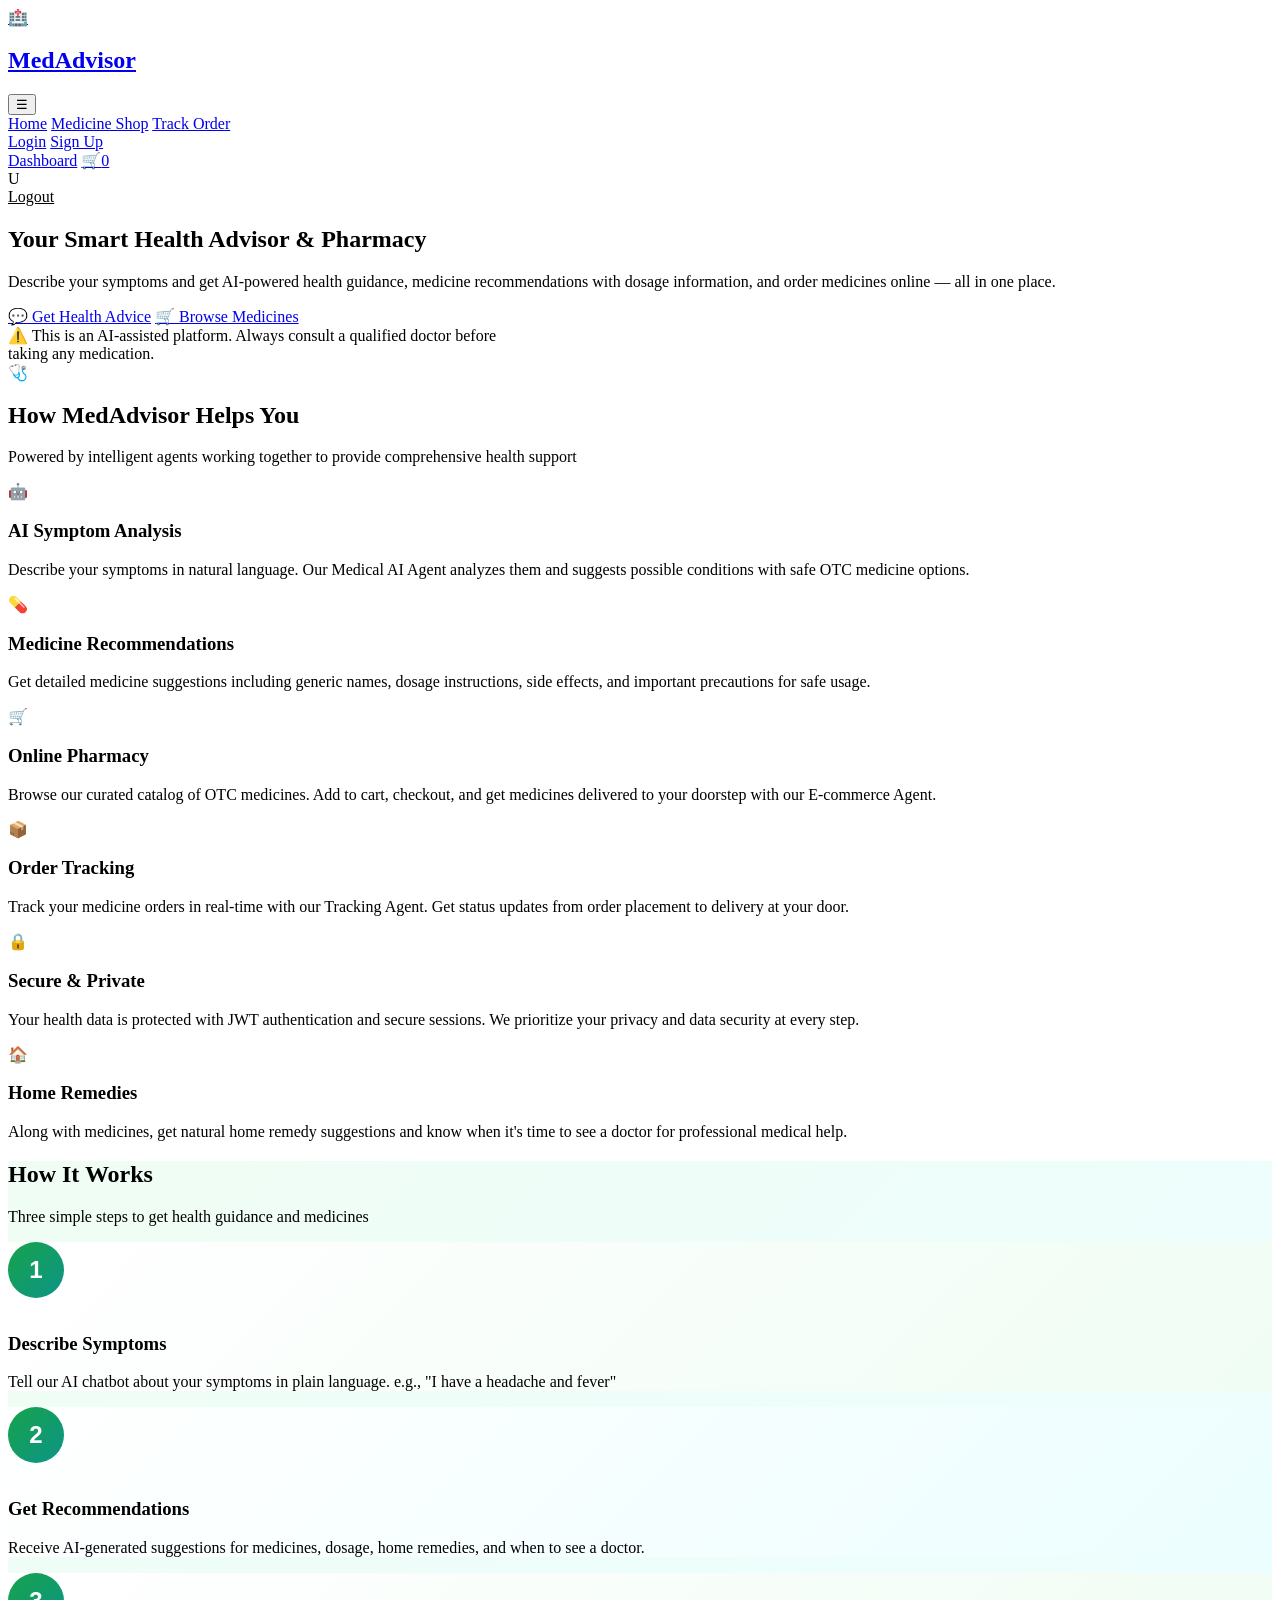
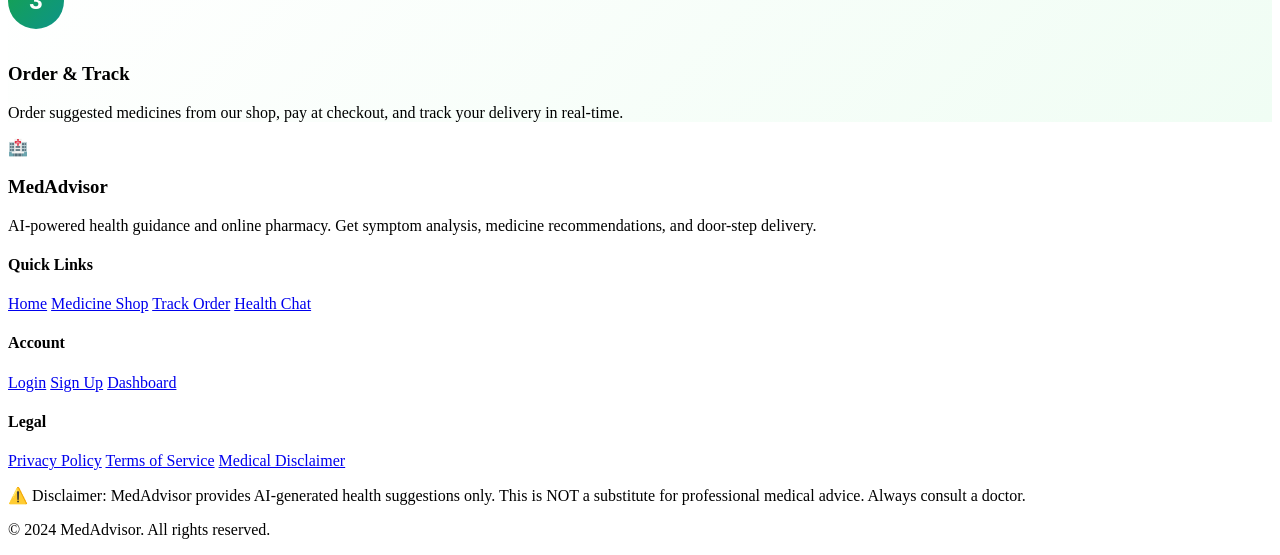
==== index.html @ c7ecc153 "Add files via upload" ====
<!DOCTYPE html>
<html lang="en">
<head>
  <meta charset="UTF-8">
  <meta name="viewport" content="width=device-width, initial-scale=1.0">
  <meta name="description" content="Smart Medical Advisor - AI-powered health guidance, medicine recommendations, and online pharmacy. Get instant symptom analysis.">
  <title>MedAdvisor - Smart Medical Advisor & Pharmacy</title>
  <link rel="stylesheet" href="css/styles.css">
</head>
<body>
  <!-- Navbar -->
  <nav class="navbar" id="navbar">
    <div class="navbar-inner">
      <a href="index.html" class="navbar-brand">
        <span class="logo">🏥</span>
        <h1>MedAdvisor</h1>
      </a>
      <button class="hamburger" id="hamburgerBtn" onclick="toggleMenu()">☰</button>
      <div class="navbar-links" id="navLinks">
        <a href="index.html" class="active">Home</a>
        <a href="shop.html">Medicine Shop</a>
        <a href="tracking.html">Track Order</a>
        <div id="navAuth">
          <a href="login.html" class="btn btn-outline btn-sm">Login</a>
          <a href="register.html" class="btn btn-primary btn-sm">Sign Up</a>
        </div>
        <div id="navUser" class="nav-user hidden">
          <a href="dashboard.html">Dashboard</a>
          <a href="cart.html" class="nav-cart">🛒<span class="cart-badge" id="cartBadge">0</span></a>
          <div class="nav-avatar" id="navAvatar">U</div>
          <a href="#" onclick="logout()" style="color:var(--danger)">Logout</a>
        </div>
      </div>
    </div>
  </nav>

  <!-- Hero Section -->
  <section class="hero">
    <div class="hero-content">
      <div class="hero-text">
        <h1>Your Smart <span>Health Advisor</span> & Pharmacy</h1>
        <p>Describe your symptoms and get AI-powered health guidance, medicine recommendations with dosage information, and order medicines online — all in one place.</p>
        <div class="hero-buttons">
          <a href="dashboard.html" class="btn btn-primary btn-lg">💬 Get Health Advice</a>
          <a href="shop.html" class="btn btn-outline btn-lg">🛒 Browse Medicines</a>
        </div>
        <div class="disclaimer-box mt-3" style="max-width:500px">
          <span>⚠️</span>
          <span>This is an AI-assisted platform. Always consult a qualified doctor before taking any medication.</span>
        </div>
      </div>
      <div class="hero-visual">
        <div class="hero-illustration">🩺</div>
      </div>
    </div>
  </section>

  <!-- Features -->
  <section class="features">
    <div class="container">
      <div class="section-title">
        <h2>How MedAdvisor Helps You</h2>
        <p>Powered by intelligent agents working together to provide comprehensive health support</p>
      </div>
      <div class="features-grid">
        <div class="feature-card">
          <span class="feature-icon">🤖</span>
          <h3>AI Symptom Analysis</h3>
          <p>Describe your symptoms in natural language. Our Medical AI Agent analyzes them and suggests possible conditions with safe OTC medicine options.</p>
        </div>
        <div class="feature-card">
          <span class="feature-icon">💊</span>
          <h3>Medicine Recommendations</h3>
          <p>Get detailed medicine suggestions including generic names, dosage instructions, side effects, and important precautions for safe usage.</p>
        </div>
        <div class="feature-card">
          <span class="feature-icon">🛒</span>
          <h3>Online Pharmacy</h3>
          <p>Browse our curated catalog of OTC medicines. Add to cart, checkout, and get medicines delivered to your doorstep with our E-commerce Agent.</p>
        </div>
        <div class="feature-card">
          <span class="feature-icon">📦</span>
          <h3>Order Tracking</h3>
          <p>Track your medicine orders in real-time with our Tracking Agent. Get status updates from order placement to delivery at your door.</p>
        </div>
        <div class="feature-card">
          <span class="feature-icon">🔒</span>
          <h3>Secure & Private</h3>
          <p>Your health data is protected with JWT authentication and secure sessions. We prioritize your privacy and data security at every step.</p>
        </div>
        <div class="feature-card">
          <span class="feature-icon">🏠</span>
          <h3>Home Remedies</h3>
          <p>Along with medicines, get natural home remedy suggestions and know when it's time to see a doctor for professional medical help.</p>
        </div>
      </div>
    </div>
  </section>

  <!-- How It Works -->
  <section class="features" style="background:linear-gradient(135deg,#F0FDF4,#ECFEFF)">
    <div class="container">
      <div class="section-title">
        <h2>How It Works</h2>
        <p>Three simple steps to get health guidance and medicines</p>
      </div>
      <div class="features-grid" style="grid-template-columns:repeat(3,1fr)">
        <div class="feature-card" style="background:linear-gradient(135deg,#fff,#F0FDF4)">
          <span class="feature-icon" style="display:inline-flex;align-items:center;justify-content:center;width:56px;height:56px;border-radius:50%;background:linear-gradient(135deg,#16A34A,#0D9488);color:#fff;font-family:'Outfit',sans-serif;font-size:1.5rem;font-weight:800;margin:0 auto 16px">1</span>
          <h3>Describe Symptoms</h3>
          <p>Tell our AI chatbot about your symptoms in plain language. e.g., "I have a headache and fever"</p>
        </div>
        <div class="feature-card" style="background:linear-gradient(135deg,#fff,#ECFEFF)">
          <span class="feature-icon" style="display:inline-flex;align-items:center;justify-content:center;width:56px;height:56px;border-radius:50%;background:linear-gradient(135deg,#16A34A,#0D9488);color:#fff;font-family:'Outfit',sans-serif;font-size:1.5rem;font-weight:800;margin:0 auto 16px">2</span>
          <h3>Get Recommendations</h3>
          <p>Receive AI-generated suggestions for medicines, dosage, home remedies, and when to see a doctor.</p>
        </div>
        <div class="feature-card" style="background:linear-gradient(135deg,#fff,#F0FDF4)">
          <span class="feature-icon" style="display:inline-flex;align-items:center;justify-content:center;width:56px;height:56px;border-radius:50%;background:linear-gradient(135deg,#16A34A,#0D9488);color:#fff;font-family:'Outfit',sans-serif;font-size:1.5rem;font-weight:800;margin:0 auto 16px">3</span>
          <h3>Order & Track</h3>
          <p>Order suggested medicines from our shop, pay at checkout, and track your delivery in real-time.</p>
        </div>
      </div>
    </div>
  </section>

  <!-- Footer -->
  <footer class="footer">
    <div class="container">
      <div class="footer-grid">
        <div class="footer-brand">
          <span class="logo">🏥</span>
          <h3>MedAdvisor</h3>
          <p>AI-powered health guidance and online pharmacy. Get symptom analysis, medicine recommendations, and door-step delivery.</p>
        </div>
        <div class="footer-col">
          <h4>Quick Links</h4>
          <a href="index.html">Home</a>
          <a href="shop.html">Medicine Shop</a>
          <a href="tracking.html">Track Order</a>
          <a href="dashboard.html">Health Chat</a>
        </div>
        <div class="footer-col">
          <h4>Account</h4>
          <a href="login.html">Login</a>
          <a href="register.html">Sign Up</a>
          <a href="dashboard.html">Dashboard</a>
        </div>
        <div class="footer-col">
          <h4>Legal</h4>
          <a href="#">Privacy Policy</a>
          <a href="#">Terms of Service</a>
          <a href="#">Medical Disclaimer</a>
        </div>
      </div>
      <div class="footer-bottom">
        <p>⚠️ Disclaimer: MedAdvisor provides AI-generated health suggestions only. This is NOT a substitute for professional medical advice. Always consult a doctor.</p>
        <p style="margin-top:8px">© 2024 MedAdvisor. All rights reserved.</p>
      </div>
    </div>
  </footer>

  <div class="toast-container" id="toastContainer"></div>
  <script src="js/app.js"></script>
</body>
</html>
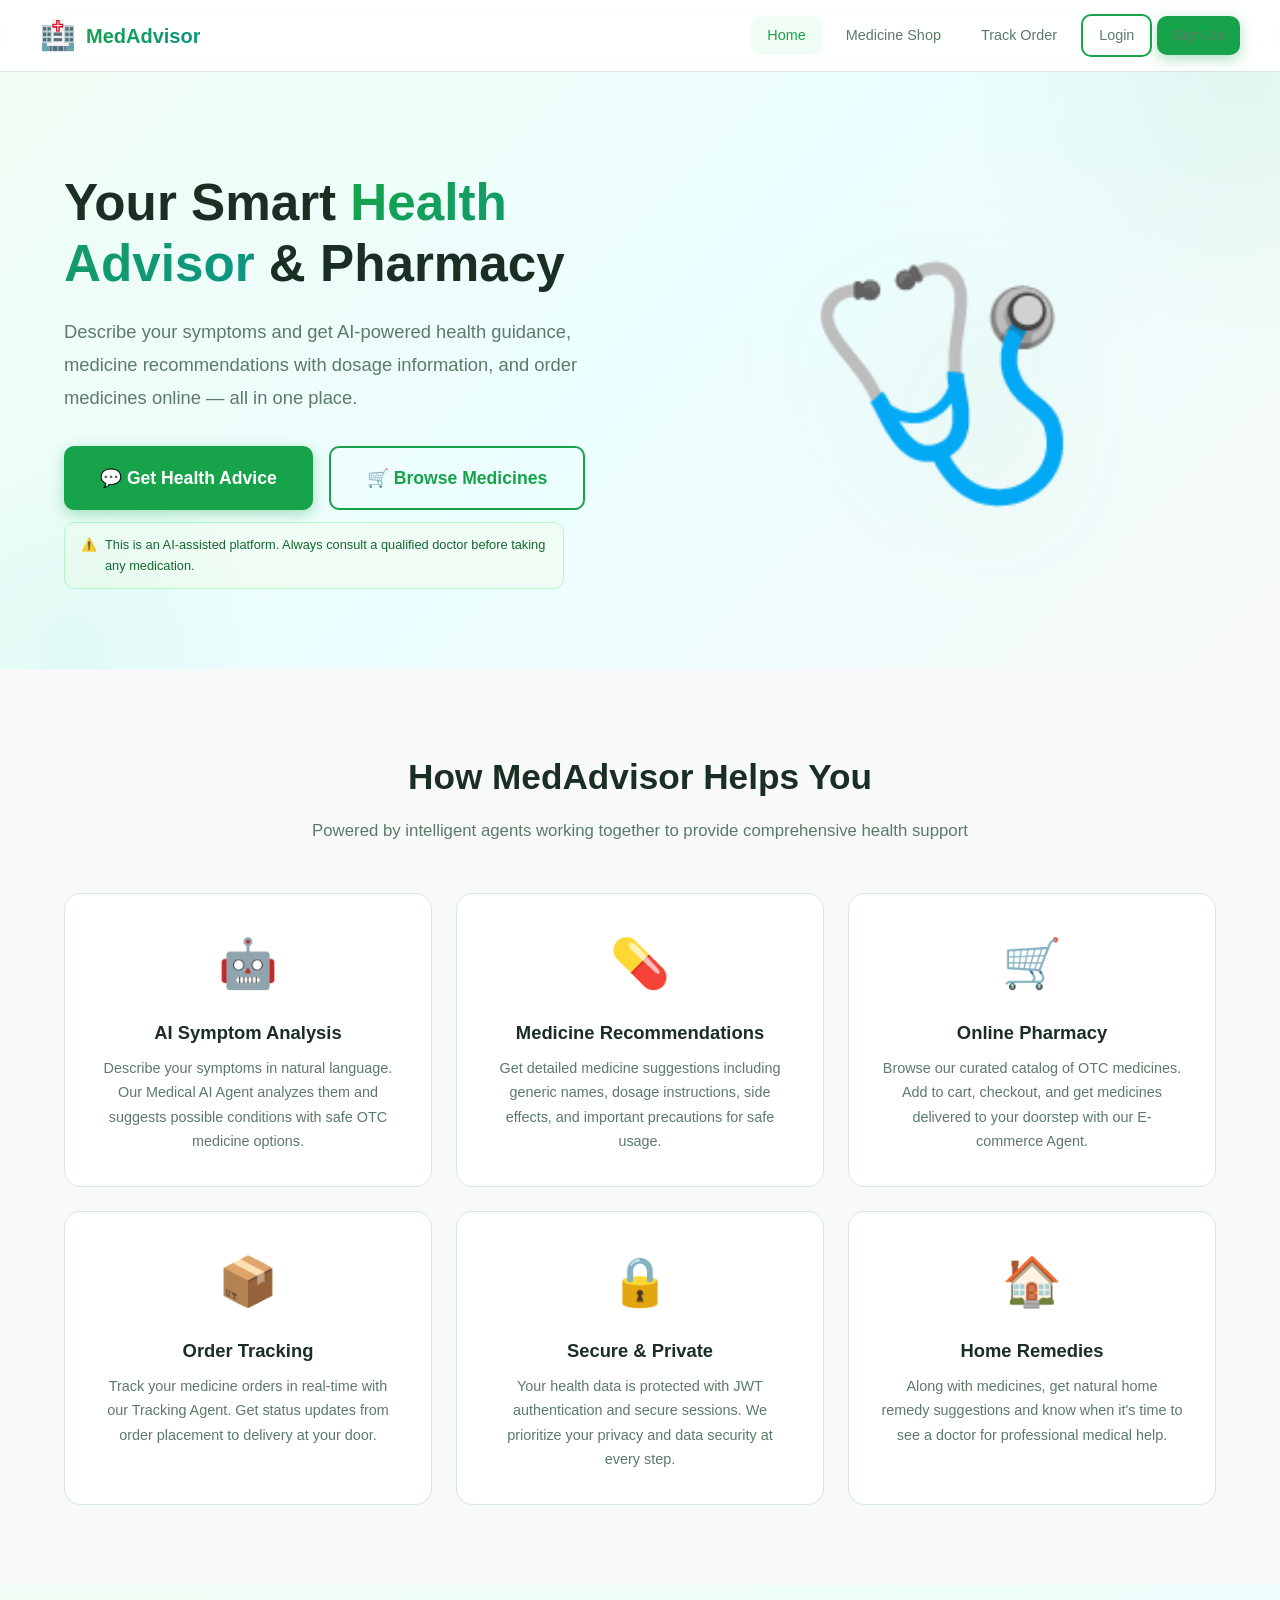
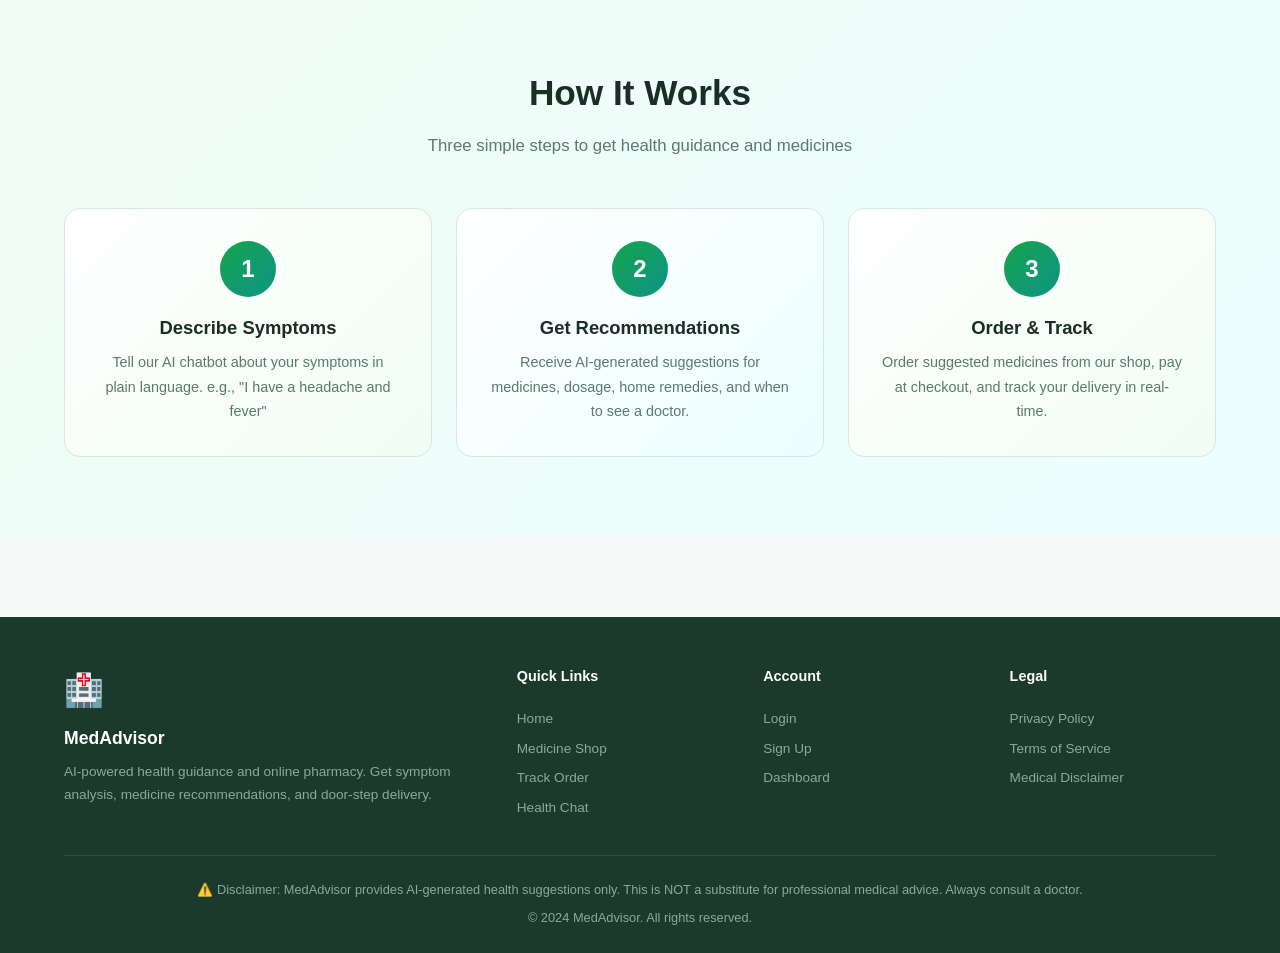
==== commit 05f20888: "Update index.html" ====
--- a/index.html
+++ b/index.html
@@ -5,7 +5,7 @@
   <meta name="viewport" content="width=device-width, initial-scale=1.0">
   <meta name="description" content="Smart Medical Advisor - AI-powered health guidance, medicine recommendations, and online pharmacy. Get instant symptom analysis.">
   <title>MedAdvisor - Smart Medical Advisor & Pharmacy</title>
-  <link rel="stylesheet" href="css/styles.css">
+  <link rel="stylesheet" href="styles.css">
 </head>
 <body>
   <!-- Navbar -->
--- a/styles.css
+++ b/styles.css
@@ -0,0 +1,583 @@
+/* ===== MedAdvisor - Professional Doctor Website Design System ===== */
+@import url('https://fonts.googleapis.com/css2?family=Inter:wght@300;400;500;600;700;800&family=Outfit:wght@400;500;600;700;800&display=swap');
+
+:root {
+  --primary: #16A34A;
+  --primary-light: #F0FDF4;
+  --primary-dark: #15803D;
+  --secondary: #22D3EE;
+  --secondary-light: #ECFEFF;
+  --accent: #F97316;
+  --bg: #F8FAF9;
+  --bg-dark: #1B3A2D;
+  --card: #FFFFFF;
+  --card-dark: #234536;
+  --text: #1A2E23;
+  --text-light: #5B7A68;
+  --text-lighter: #8CA89A;
+  --border: #D6E8DD;
+  --success: #10B981;
+  --warning: #F59E0B;
+  --danger: #EF4444;
+  --shadow: 0 4px 24px rgba(22,163,74,0.06);
+  --shadow-lg: 0 12px 40px rgba(22,163,74,0.10);
+  --radius: 16px;
+  --radius-sm: 10px;
+  --radius-full: 9999px;
+  --transition: all 0.3s cubic-bezier(0.4, 0, 0.2, 1);
+}
+
+*, *::before, *::after { box-sizing: border-box; margin: 0; padding: 0; }
+
+body {
+  font-family: 'Inter', -apple-system, sans-serif;
+  background: var(--bg);
+  color: var(--text);
+  min-height: 100vh;
+  line-height: 1.6;
+  -webkit-font-smoothing: antialiased;
+}
+
+/* ===== Utility ===== */
+.container { max-width: 1200px; margin: 0 auto; padding: 0 24px; }
+.hidden { display: none !important; }
+.flex { display: flex; }
+.flex-col { flex-direction: column; }
+.items-center { align-items: center; }
+.justify-between { justify-content: space-between; }
+.gap-1 { gap: 8px; }
+.gap-2 { gap: 16px; }
+.gap-3 { gap: 24px; }
+.text-center { text-align: center; }
+.w-full { width: 100%; }
+.mt-1 { margin-top: 8px; }
+.mt-2 { margin-top: 16px; }
+.mt-3 { margin-top: 24px; }
+.mb-2 { margin-bottom: 16px; }
+.mb-3 { margin-bottom: 24px; }
+
+/* ===== Buttons ===== */
+.btn {
+  display: inline-flex; align-items: center; justify-content: center; gap: 8px;
+  padding: 12px 28px; border: none; border-radius: var(--radius-sm);
+  font-family: inherit; font-size: 0.95rem; font-weight: 600;
+  cursor: pointer; transition: var(--transition); text-decoration: none;
+}
+.btn:hover { transform: translateY(-2px); }
+.btn:active { transform: translateY(0); }
+.btn-primary { background: var(--primary); color: #fff; box-shadow: 0 4px 14px rgba(22,163,74,0.35); }
+.btn-primary:hover { background: var(--primary-dark); box-shadow: 0 6px 20px rgba(22,163,74,0.45); }
+.btn-secondary { background: var(--secondary); color: #fff; box-shadow: 0 4px 14px rgba(34,211,238,0.35); }
+.btn-outline { background: transparent; color: var(--primary); border: 2px solid var(--primary); }
+.btn-outline:hover { background: var(--primary); color: #fff; }
+.btn-danger { background: var(--danger); color: #fff; }
+.btn-sm { padding: 8px 16px; font-size: 0.85rem; }
+.btn-lg { padding: 16px 36px; font-size: 1.1rem; }
+.btn-icon { width: 40px; height: 40px; padding: 0; border-radius: 50%; }
+
+/* ===== Inputs ===== */
+.form-group { margin-bottom: 20px; }
+.form-group label { display: block; font-weight: 600; margin-bottom: 6px; font-size: 0.9rem; color: var(--text); }
+.form-input {
+  width: 100%; padding: 12px 16px; border: 2px solid var(--border);
+  border-radius: var(--radius-sm); font-family: inherit; font-size: 0.95rem;
+  transition: var(--transition); background: #fff; color: var(--text);
+}
+.form-input:focus { outline: none; border-color: var(--primary); box-shadow: 0 0 0 4px rgba(22,163,74,0.1); }
+.form-input::placeholder { color: var(--text-lighter); }
+
+/* ===== Cards ===== */
+.card {
+  background: var(--card); border-radius: var(--radius); padding: 24px;
+  box-shadow: var(--shadow); transition: var(--transition); border: 1px solid var(--border);
+}
+.card:hover { box-shadow: var(--shadow-lg); }
+.card-header { display: flex; align-items: center; gap: 12px; margin-bottom: 16px; }
+.card-header h3 { font-size: 1.1rem; font-weight: 700; }
+
+/* ===== Navbar ===== */
+.navbar {
+  background: rgba(255,255,255,0.85); backdrop-filter: blur(20px); -webkit-backdrop-filter: blur(20px);
+  border-bottom: 1px solid var(--border); position: sticky; top: 0; z-index: 100;
+  padding: 0 24px; height: 72px; display: flex; align-items: center;
+}
+.navbar-inner { max-width: 1200px; margin: 0 auto; width: 100%; display: flex; align-items: center; justify-content: space-between; }
+.navbar-brand { display: flex; align-items: center; gap: 10px; text-decoration: none; }
+.navbar-brand .logo { font-size: 1.8rem; }
+.navbar-brand h1 { font-family: 'Outfit', 'Inter', sans-serif; font-size: 1.25rem; font-weight: 800; background: linear-gradient(135deg, var(--primary), #0D9488); -webkit-background-clip: text; -webkit-text-fill-color: transparent; background-clip: text; }
+.navbar-links { display: flex; align-items: center; gap: 8px; }
+.navbar-links a {
+  padding: 8px 16px; border-radius: var(--radius-sm); text-decoration: none;
+  font-weight: 500; color: var(--text-light); transition: var(--transition); font-size: 0.9rem;
+}
+.navbar-links a:hover, .navbar-links a.active { color: var(--primary); background: var(--primary-light); }
+.nav-cart { position: relative; }
+.cart-badge {
+  position: absolute; top: -4px; right: -4px; background: var(--accent);
+  color: #fff; font-size: 0.7rem; font-weight: 700; width: 20px; height: 20px;
+  border-radius: 50%; display: flex; align-items: center; justify-content: center;
+}
+.nav-user { display: flex; align-items: center; gap: 8px; }
+.nav-avatar {
+  width: 36px; height: 36px; border-radius: 50%; background: linear-gradient(135deg, var(--primary), #0D9488);
+  display: flex; align-items: center; justify-content: center; color: #fff; font-weight: 700; font-size: 0.85rem;
+}
+.hamburger { display: none; background: none; border: none; font-size: 1.5rem; cursor: pointer; padding: 8px; }
+
+/* ===== Hero Section ===== */
+.hero {
+  padding: 100px 0 80px; background: linear-gradient(135deg, #F0FDF4 0%, #ECFEFF 50%, #F8FAF9 100%);
+  position: relative; overflow: hidden;
+}
+.hero::before {
+  content: ''; position: absolute; top: -50%; right: -20%; width: 600px; height: 600px;
+  background: radial-gradient(circle, rgba(22,163,74,0.07) 0%, transparent 70%); border-radius: 50%;
+}
+.hero::after {
+  content: ''; position: absolute; bottom: -30%; left: -10%; width: 400px; height: 400px;
+  background: radial-gradient(circle, rgba(16,185,129,0.06) 0%, transparent 70%); border-radius: 50%;
+}
+.hero-content { max-width: 1200px; margin: 0 auto; padding: 0 24px; display: grid; grid-template-columns: 1fr 1fr; gap: 60px; align-items: center; }
+.hero-text h1 { font-family: 'Outfit', 'Inter', sans-serif; font-size: 3.2rem; font-weight: 800; line-height: 1.2; margin-bottom: 20px; }
+.hero-text h1 span { background: linear-gradient(135deg, var(--primary), #0D9488); -webkit-background-clip: text; -webkit-text-fill-color: transparent; background-clip: text; }
+.hero-text p { font-size: 1.15rem; color: var(--text-light); margin-bottom: 32px; line-height: 1.8; }
+.hero-buttons { display: flex; gap: 16px; flex-wrap: wrap; }
+.hero-visual { display: flex; justify-content: center; align-items: center; }
+.hero-illustration {
+  font-size: 14rem; filter: drop-shadow(0 20px 60px rgba(22,163,74,0.12));
+  animation: float 6s ease-in-out infinite;
+}
+@keyframes float {
+  0%, 100% { transform: translateY(0px); }
+  50% { transform: translateY(-20px); }
+}
+
+/* ===== Features ===== */
+.features { padding: 80px 0; }
+.section-title { text-align: center; margin-bottom: 48px; }
+.section-title h2 { font-family: 'Outfit', 'Inter', sans-serif; font-size: 2.2rem; font-weight: 800; margin-bottom: 12px; }
+.section-title p { color: var(--text-light); font-size: 1.05rem; }
+.features-grid { display: grid; grid-template-columns: repeat(auto-fit, minmax(280px, 1fr)); gap: 24px; }
+.feature-card {
+  padding: 32px; text-align: center; background: var(--card);
+  border-radius: var(--radius); border: 1px solid var(--border);
+  transition: var(--transition); cursor: default;
+}
+.feature-card:hover { transform: translateY(-8px); box-shadow: var(--shadow-lg); border-color: var(--primary); }
+.feature-icon { font-size: 3rem; margin-bottom: 16px; display: block; }
+.feature-card h3 { font-size: 1.15rem; font-weight: 700; margin-bottom: 8px; }
+.feature-card p { color: var(--text-light); font-size: 0.9rem; line-height: 1.7; }
+
+/* ===== Auth Pages ===== */
+.auth-page {
+  min-height: 100vh; display: flex; align-items: center; justify-content: center;
+  background: linear-gradient(135deg, #F0FDF4, #ECFEFF); padding: 24px;
+}
+.auth-card { width: 100%; max-width: 440px; background: var(--card); border-radius: var(--radius); padding: 40px; box-shadow: var(--shadow-lg); }
+.auth-card .logo-area { text-align: center; margin-bottom: 32px; }
+.auth-card .logo-area .logo { font-size: 2.5rem; }
+.auth-card .logo-area h2 { font-size: 1.5rem; font-weight: 800; margin-top: 8px; }
+.auth-card .logo-area p { color: var(--text-light); font-size: 0.9rem; margin-top: 4px; }
+.auth-divider { text-align: center; margin: 24px 0; color: var(--text-lighter); font-size: 0.85rem; }
+.auth-link { text-align: center; margin-top: 24px; font-size: 0.9rem; color: var(--text-light); }
+.auth-link a { color: var(--primary); font-weight: 600; text-decoration: none; }
+.alert { padding: 12px 16px; border-radius: var(--radius-sm); margin-bottom: 16px; font-size: 0.9rem; font-weight: 500; }
+.alert-error { background: #FEE2E2; color: #B91C1C; border: 1px solid #FECACA; }
+.alert-success { background: #D1FAE5; color: #065F46; border: 1px solid #A7F3D0; }
+
+/* ===== Dashboard Layout ===== */
+.dashboard { display: flex; min-height: 100vh; }
+.sidebar {
+  width: 260px; background: var(--bg-dark); color: #fff; padding: 24px 0;
+  position: fixed; top: 0; left: 0; height: 100vh; z-index: 50;
+  display: flex; flex-direction: column; transition: var(--transition);
+}
+.sidebar-brand { padding: 0 24px 24px; border-bottom: 1px solid rgba(255,255,255,0.1); display: flex; align-items: center; gap: 10px; }
+.sidebar-brand .logo { font-size: 1.5rem; }
+.sidebar-brand h2 { font-size: 1rem; font-weight: 700; }
+.sidebar-nav { padding: 16px 0; flex: 1; overflow-y: auto; }
+.sidebar-nav a {
+  display: flex; align-items: center; gap: 12px; padding: 12px 24px;
+  color: var(--text-lighter); text-decoration: none; font-size: 0.9rem;
+  font-weight: 500; transition: var(--transition); border-left: 3px solid transparent;
+}
+.sidebar-nav a:hover { color: #fff; background: rgba(255,255,255,0.05); }
+.sidebar-nav a.active { color: #fff; background: rgba(22,163,74,0.2); border-left-color: var(--primary); }
+.sidebar-nav a .nav-icon { font-size: 1.2rem; width: 24px; text-align: center; }
+.sidebar-footer { padding: 16px 24px; border-top: 1px solid rgba(255,255,255,0.1); }
+.sidebar-footer .user-info { display: flex; align-items: center; gap: 10px; }
+.sidebar-footer .user-avatar {
+  width: 36px; height: 36px; border-radius: 50%; background: linear-gradient(135deg, var(--primary), #0D9488);
+  display: flex; align-items: center; justify-content: center; font-weight: 700; font-size: 0.85rem;
+}
+.sidebar-footer .user-name { font-size: 0.85rem; font-weight: 600; }
+.sidebar-footer .user-email { font-size: 0.75rem; color: var(--text-lighter); }
+
+.main-content { margin-left: 260px; flex: 1; padding: 32px; min-height: 100vh; }
+.main-header { display: flex; align-items: center; justify-content: space-between; margin-bottom: 32px; }
+.main-header h2 { font-family: 'Outfit', 'Inter', sans-serif; font-size: 1.8rem; font-weight: 800; }
+.breadcrumb { font-size: 0.85rem; color: var(--text-light); }
+
+/* ===== Chat Interface ===== */
+.chat-container { display: flex; flex-direction: column; height: calc(100vh - 160px); background: var(--card); border-radius: var(--radius); box-shadow: var(--shadow); overflow: hidden; border: 1px solid var(--border); }
+.chat-header { padding: 20px 24px; background: linear-gradient(135deg, var(--primary), var(--primary-dark)); color: #fff; display: flex; align-items: center; gap: 12px; }
+.chat-header .bot-avatar { width: 44px; height: 44px; border-radius: 50%; background: rgba(255,255,255,0.2); display: flex; align-items: center; justify-content: center; font-size: 1.4rem; }
+.chat-header h3 { font-weight: 700; }
+.chat-header p { font-size: 0.8rem; opacity: 0.8; }
+
+/* Language Selector */
+.lang-selector { display: flex; align-items: center; gap: 6px; }
+.lang-label { font-size: 1.2rem; cursor: default; }
+.lang-selector select {
+  padding: 6px 12px; border: 1.5px solid rgba(255,255,255,0.3);
+  border-radius: var(--radius-full); background: rgba(255,255,255,0.15);
+  color: #fff; font-family: inherit; font-size: 0.82rem; font-weight: 600;
+  cursor: pointer; outline: none; transition: var(--transition);
+  -webkit-appearance: none; appearance: none;
+  background-image: url("data:image/svg+xml,%3Csvg xmlns='http://www.w3.org/2000/svg' width='12' height='12' viewBox='0 0 12 12'%3E%3Cpath fill='white' d='M6 8L1 3h10z'/%3E%3C/svg%3E");
+  background-repeat: no-repeat; background-position: right 10px center;
+  padding-right: 28px;
+}
+.lang-selector select:hover { border-color: rgba(255,255,255,0.6); background: rgba(255,255,255,0.25); }
+.lang-selector select:focus { border-color: #fff; box-shadow: 0 0 0 3px rgba(255,255,255,0.2); }
+.lang-selector select option { background: var(--bg-dark); color: #fff; }
+.chat-messages { flex: 1; overflow-y: auto; padding: 24px; display: flex; flex-direction: column; gap: 16px; }
+.message { max-width: 80%; display: flex; gap: 10px; animation: msgIn 0.3s ease; }
+@keyframes msgIn { from { opacity: 0; transform: translateY(10px); } to { opacity: 1; transform: translateY(0); } }
+.message-bot { align-self: flex-start; }
+.message-user { align-self: flex-end; flex-direction: row-reverse; }
+.message-avatar { width: 32px; height: 32px; border-radius: 50%; display: flex; align-items: center; justify-content: center; font-size: 0.9rem; flex-shrink: 0; }
+.message-bot .message-avatar { background: var(--primary-light); }
+.message-user .message-avatar { background: var(--secondary-light); }
+.message-bubble { padding: 14px 18px; border-radius: 18px; font-size: 0.9rem; line-height: 1.6; }
+.message-bot .message-bubble { background: var(--bg); border-bottom-left-radius: 4px; }
+.message-user .message-bubble { background: var(--primary); color: #fff; border-bottom-right-radius: 4px; }
+.chat-input-area { padding: 16px 24px; border-top: 1px solid var(--border); display: flex; gap: 12px; background: #fff; }
+.chat-input-area input { flex: 1; padding: 14px 18px; border: 2px solid var(--border); border-radius: var(--radius-full); font-size: 0.95rem; font-family: inherit; }
+.chat-input-area input:focus { outline: none; border-color: var(--primary); }
+.chat-input-area button { width: 48px; height: 48px; border-radius: 50%; background: var(--primary); color: #fff; border: none; cursor: pointer; font-size: 1.2rem; transition: var(--transition); }
+.chat-input-area button:hover { background: var(--primary-dark); transform: scale(1.05); }
+
+/* ===== Medical Results ===== */
+.medical-result { background: var(--bg); border-radius: var(--radius-sm); padding: 16px; margin-top: 8px; }
+.medical-result h4 { font-size: 0.95rem; font-weight: 700; color: var(--primary); margin-bottom: 8px; display: flex; align-items: center; gap: 6px; }
+.condition-tag { display: inline-block; padding: 4px 12px; background: var(--primary-light); color: var(--primary); border-radius: var(--radius-full); font-size: 0.8rem; font-weight: 600; margin: 2px 4px; }
+.medicine-card-sm { background: #fff; border-radius: var(--radius-sm); padding: 12px; margin: 8px 0; border: 1px solid var(--border); }
+.medicine-card-sm h5 { font-weight: 700; font-size: 0.9rem; margin-bottom: 4px; }
+.medicine-card-sm .dosage { color: var(--primary); font-size: 0.8rem; font-weight: 600; }
+.medicine-card-sm .side-fx { color: var(--text-light); font-size: 0.8rem; margin-top: 4px; }
+.disclaimer-box {
+  background: #F0FDF4; border: 1px solid #BBF7D0; border-radius: var(--radius-sm);
+  padding: 12px 16px; margin-top: 12px; font-size: 0.8rem; color: #166534;
+  display: flex; align-items: flex-start; gap: 8px;
+}
+.home-remedy-tag { display: inline-block; padding: 4px 10px; background: var(--secondary-light); color: #047857; border-radius: var(--radius-full); font-size: 0.78rem; margin: 2px; }
+
+/* Quick Reply Chips */
+.quick-reply-chip {
+  display: inline-block; padding: 8px 16px; background: #fff; color: var(--primary);
+  border: 2px solid var(--primary-light); border-radius: var(--radius-full);
+  font-size: 0.82rem; font-weight: 600; cursor: pointer; transition: var(--transition);
+  font-family: inherit;
+}
+.quick-reply-chip:hover { background: var(--primary); color: #fff; border-color: var(--primary); transform: translateY(-2px); box-shadow: 0 4px 12px rgba(22,163,74,0.2); }
+
+/* Typing Animation */
+.typing-dots { display: inline-flex; gap: 3px; }
+.typing-dots span {
+  font-size: 1.4rem; font-weight: 800; color: var(--primary);
+  animation: typingBounce 1.4s infinite ease-in-out;
+}
+.typing-dots span:nth-child(1) { animation-delay: 0s; }
+.typing-dots span:nth-child(2) { animation-delay: 0.2s; }
+.typing-dots span:nth-child(3) { animation-delay: 0.4s; }
+@keyframes typingBounce {
+  0%, 60%, 100% { transform: translateY(0); opacity: 0.4; }
+  30% { transform: translateY(-6px); opacity: 1; }
+}
+
+/* ===== Shop / Medicine Grid ===== */
+.shop-toolbar { display: flex; align-items: center; gap: 16px; margin-bottom: 24px; flex-wrap: wrap; }
+.search-box { flex: 1; min-width: 250px; position: relative; }
+.search-box input { width: 100%; padding: 12px 16px 12px 44px; border: 2px solid var(--border); border-radius: var(--radius-full); font-size: 0.95rem; font-family: inherit; }
+.search-box input:focus { outline: none; border-color: var(--primary); }
+.search-box .search-icon { position: absolute; left: 16px; top: 50%; transform: translateY(-50%); font-size: 1.1rem; color: var(--text-lighter); }
+.filter-btn { padding: 10px 20px; border: 2px solid var(--border); border-radius: var(--radius-full); background: #fff; font-size: 0.85rem; font-weight: 600; cursor: pointer; transition: var(--transition); }
+.filter-btn:hover, .filter-btn.active { border-color: var(--primary); color: var(--primary); background: var(--primary-light); }
+
+.medicines-grid { display: grid; grid-template-columns: repeat(auto-fill, minmax(260px, 1fr)); gap: 20px; }
+.medicine-card {
+  background: var(--card); border-radius: var(--radius); padding: 24px;
+  border: 1px solid var(--border); transition: var(--transition); position: relative;
+}
+.medicine-card:hover { transform: translateY(-4px); box-shadow: var(--shadow-lg); }
+.medicine-card .med-emoji { font-size: 2.5rem; margin-bottom: 12px; display: block; }
+.medicine-card .med-category { font-size: 0.75rem; font-weight: 600; color: var(--primary); text-transform: uppercase; letter-spacing: 0.5px; }
+.medicine-card h3 { font-size: 1rem; font-weight: 700; margin: 8px 0; }
+.medicine-card .med-generic { font-size: 0.8rem; color: var(--text-light); margin-bottom: 8px; }
+.medicine-card .med-desc { font-size: 0.85rem; color: var(--text-light); line-height: 1.6; margin-bottom: 12px; display: -webkit-box; -webkit-line-clamp: 2; -webkit-box-orient: vertical; overflow: hidden; }
+.medicine-card .med-price { font-size: 1.25rem; font-weight: 800; color: var(--primary); }
+.medicine-card .med-stock { font-size: 0.8rem; color: var(--success); font-weight: 500; }
+.medicine-card .med-stock.low { color: var(--warning); }
+.medicine-card .med-stock.out { color: var(--danger); }
+.medicine-card .card-actions { display: flex; gap: 8px; margin-top: 12px; }
+.qty-control { display: flex; align-items: center; gap: 4px; }
+.qty-control button { width: 28px; height: 28px; border: 1px solid var(--border); border-radius: 6px; background: #fff; cursor: pointer; font-weight: 700; }
+.qty-control span { width: 28px; text-align: center; font-weight: 600; font-size: 0.9rem; }
+
+/* ===== Cart ===== */
+.cart-layout { display: grid; grid-template-columns: 1fr 380px; gap: 24px; }
+.cart-item { display: flex; gap: 16px; padding: 16px; background: var(--card); border-radius: var(--radius-sm); border: 1px solid var(--border); margin-bottom: 12px; align-items: center; }
+.cart-item .item-emoji { font-size: 2rem; }
+.cart-item .item-info { flex: 1; }
+.cart-item .item-info h4 { font-weight: 700; font-size: 0.95rem; }
+.cart-item .item-info .item-price { color: var(--primary); font-weight: 700; }
+.cart-item .item-subtotal { font-weight: 800; font-size: 1.1rem; color: var(--text); min-width: 80px; text-align: right; }
+.cart-item .remove-btn { background: none; border: none; color: var(--danger); cursor: pointer; font-size: 1.2rem; padding: 4px; }
+.cart-summary { position: sticky; top: 100px; }
+.cart-summary .card { padding: 28px; }
+.cart-summary h3 { font-size: 1.2rem; font-weight: 800; margin-bottom: 20px; }
+.summary-row { display: flex; justify-content: space-between; padding: 8px 0; font-size: 0.9rem; }
+.summary-row.total { border-top: 2px solid var(--border); margin-top: 12px; padding-top: 16px; font-size: 1.1rem; font-weight: 800; }
+.empty-state { text-align: center; padding: 60px 24px; color: var(--text-light); }
+.empty-state .empty-icon { font-size: 4rem; margin-bottom: 16px; display: block; }
+.empty-state h3 { font-size: 1.3rem; margin-bottom: 8px; color: var(--text); }
+
+/* ===== Tracking ===== */
+.tracking-search { max-width: 600px; margin: 0 auto 40px; text-align: center; }
+.tracking-search h2 { font-size: 1.8rem; font-weight: 800; margin-bottom: 8px; }
+.tracking-search p { color: var(--text-light); margin-bottom: 24px; }
+.tracking-search .search-form { display: flex; gap: 12px; }
+.tracking-search .search-form input { flex: 1; padding: 14px 20px; border: 2px solid var(--border); border-radius: var(--radius-sm); font-size: 1rem; font-family: inherit; }
+.tracking-search .search-form input:focus { outline: none; border-color: var(--primary); }
+.tracking-result { max-width: 700px; margin: 0 auto; }
+.timeline { position: relative; padding: 0; }
+.timeline-item { display: flex; gap: 20px; padding-bottom: 32px; position: relative; }
+.timeline-item::before { content: ''; position: absolute; left: 19px; top: 40px; width: 2px; bottom: 0; background: var(--border); }
+.timeline-item:last-child::before { display: none; }
+.timeline-dot {
+  width: 40px; height: 40px; border-radius: 50%; border: 2px solid var(--border); background: #fff;
+  display: flex; align-items: center; justify-content: center; flex-shrink: 0; font-size: 1rem; z-index: 1;
+}
+.timeline-item.completed .timeline-dot { background: var(--success); border-color: var(--success); color: #fff; }
+.timeline-item.current .timeline-dot { background: var(--primary); border-color: var(--primary); color: #fff; animation: pulse 2s infinite; }
+@keyframes pulse { 0%,100% { box-shadow: 0 0 0 0 rgba(22,163,74,0.4); } 50% { box-shadow: 0 0 0 10px rgba(22,163,74,0); } }
+.timeline-content h4 { font-weight: 700; margin-bottom: 4px; }
+.timeline-content p { font-size: 0.85rem; color: var(--text-light); }
+.progress-bar-track { width: 100%; height: 8px; background: var(--border); border-radius: 4px; margin: 20px 0; overflow: hidden; }
+.progress-bar-fill { height: 100%; background: linear-gradient(90deg, var(--primary), var(--secondary)); border-radius: 4px; transition: width 0.8s ease; }
+
+/* ===== Admin Dashboard ===== */
+.stats-grid { display: grid; grid-template-columns: repeat(auto-fit, minmax(220px, 1fr)); gap: 20px; margin-bottom: 32px; }
+.stat-card { padding: 24px; background: var(--card); border-radius: var(--radius); border: 1px solid var(--border); display: flex; align-items: center; gap: 16px; }
+.stat-icon { width: 52px; height: 52px; border-radius: 14px; display: flex; align-items: center; justify-content: center; font-size: 1.5rem; }
+.stat-icon.blue { background: var(--primary-light); }
+.stat-icon.green { background: var(--secondary-light); }
+.stat-icon.yellow { background: #FEF3C7; }
+.stat-icon.red { background: #FEE2E2; }
+.stat-info h3 { font-size: 1.6rem; font-weight: 800; }
+.stat-info p { font-size: 0.8rem; color: var(--text-light); font-weight: 500; }
+
+.data-table { width: 100%; border-collapse: collapse; }
+.data-table th { text-align: left; padding: 12px 16px; font-size: 0.8rem; text-transform: uppercase; letter-spacing: 0.5px; color: var(--text-light); font-weight: 600; border-bottom: 2px solid var(--border); }
+.data-table td { padding: 12px 16px; font-size: 0.9rem; border-bottom: 1px solid var(--border); }
+.data-table tr:hover { background: var(--bg); }
+.status-badge { display: inline-block; padding: 4px 12px; border-radius: var(--radius-full); font-size: 0.75rem; font-weight: 600; }
+.status-badge.ordered { background: #DBEAFE; color: #1D4ED8; }
+.status-badge.confirmed { background: #E0E7FF; color: #4338CA; }
+.status-badge.packed { background: #FEF3C7; color: #92400E; }
+.status-badge.shipped { background: #D1FAE5; color: #065F46; }
+.status-badge.out-for-delivery { background: #FCE7F3; color: #9D174D; }
+.status-badge.delivered { background: #D1FAE5; color: #065F46; }
+
+/* ===== Modal ===== */
+.modal-overlay {
+  position: fixed; inset: 0; background: rgba(0,0,0,0.5); backdrop-filter: blur(4px);
+  display: flex; align-items: center; justify-content: center; z-index: 200; animation: fadeIn 0.2s ease;
+}
+@keyframes fadeIn { from { opacity: 0; } to { opacity: 1; } }
+.modal { background: var(--card); border-radius: var(--radius); padding: 32px; max-width: 500px; width: 90%; max-height: 80vh; overflow-y: auto; animation: slideUp 0.3s ease; }
+@keyframes slideUp { from { opacity: 0; transform: translateY(20px); } to { opacity: 1; transform: translateY(0); } }
+.modal h3 { font-size: 1.3rem; font-weight: 800; margin-bottom: 20px; }
+.modal-close { position: absolute; top: 16px; right: 16px; background: none; border: none; font-size: 1.4rem; cursor: pointer; color: var(--text-light); }
+
+/* ===== Footer ===== */
+.footer { background: var(--bg-dark); color: #fff; padding: 48px 0 24px; margin-top: 80px; }
+.footer-grid { display: grid; grid-template-columns: 2fr 1fr 1fr 1fr; gap: 40px; margin-bottom: 32px; }
+.footer-brand .logo { font-size: 2rem; }
+.footer-brand h3 { font-size: 1.1rem; font-weight: 700; margin: 8px 0; }
+.footer-brand p { font-size: 0.85rem; color: var(--text-lighter); line-height: 1.7; }
+.footer-col h4 { font-size: 0.9rem; font-weight: 700; margin-bottom: 16px; }
+.footer-col a { display: block; color: var(--text-lighter); text-decoration: none; font-size: 0.85rem; padding: 4px 0; transition: var(--transition); }
+.footer-col a:hover { color: #fff; }
+.footer-bottom { border-top: 1px solid rgba(255,255,255,0.1); padding-top: 24px; text-align: center; font-size: 0.8rem; color: var(--text-lighter); }
+
+/* ===== Toast Notification ===== */
+.toast-container { position: fixed; bottom: 24px; right: 24px; z-index: 300; display: flex; flex-direction: column; gap: 8px; }
+.toast {
+  padding: 14px 20px; border-radius: var(--radius-sm); color: #fff; font-size: 0.9rem;
+  font-weight: 500; box-shadow: var(--shadow-lg); animation: slideIn 0.3s ease;
+  display: flex; align-items: center; gap: 8px; min-width: 280px;
+}
+@keyframes slideIn { from { opacity: 0; transform: translateX(100px); } to { opacity: 1; transform: translateX(0); } }
+.toast-success { background: var(--success); }
+.toast-error { background: var(--danger); }
+.toast-info { background: var(--primary); }
+
+/* ===== Loader ===== */
+.loader { display: inline-block; width: 20px; height: 20px; border: 3px solid rgba(255,255,255,0.3); border-radius: 50%; border-top-color: #fff; animation: spin 0.8s linear infinite; }
+@keyframes spin { to { transform: rotate(360deg); } }
+.page-loader { display: flex; align-items: center; justify-content: center; min-height: 300px; }
+.page-loader .loader { width: 40px; height: 40px; border-color: rgba(22,163,74,0.2); border-top-color: var(--primary); }
+
+/* ===== Voice Input & Output Buttons ===== */
+.voice-mic-btn {
+  width: 48px; height: 48px; border-radius: 50%; border: 2px solid var(--border);
+  background: #fff; cursor: pointer; font-size: 1.2rem;
+  display: flex; align-items: center; justify-content: center;
+  transition: var(--transition); flex-shrink: 0;
+}
+.voice-mic-btn:hover {
+  border-color: var(--primary); background: var(--primary-light);
+  transform: scale(1.08);
+}
+.voice-mic-btn.recording {
+  border-color: var(--danger); background: #FEE2E2;
+  animation: micPulse 1.2s ease-in-out infinite;
+  box-shadow: 0 0 0 0 rgba(239, 68, 68, 0.4);
+}
+@keyframes micPulse {
+  0% { box-shadow: 0 0 0 0 rgba(239, 68, 68, 0.5); transform: scale(1); }
+  50% { box-shadow: 0 0 0 12px rgba(239, 68, 68, 0); transform: scale(1.08); }
+  100% { box-shadow: 0 0 0 0 rgba(239, 68, 68, 0); transform: scale(1); }
+}
+
+.voice-speak-btn {
+  display: inline-flex; align-items: center; justify-content: center;
+  width: 34px; height: 34px; border-radius: 50%;
+  border: 1.5px solid var(--border); background: #fff;
+  cursor: pointer; font-size: 0.95rem; margin-top: 6px;
+  transition: var(--transition); flex-shrink: 0;
+}
+.voice-speak-btn:hover {
+  border-color: var(--secondary); background: var(--secondary-light);
+  transform: scale(1.1);
+  box-shadow: 0 2px 8px rgba(0, 201, 167, 0.25);
+}
+.voice-speak-btn.speaking {
+  border-color: var(--secondary); background: var(--secondary-light);
+  animation: speakWave 1.5s ease-in-out infinite;
+}
+@keyframes speakWave {
+  0%, 100% { box-shadow: 0 0 0 0 rgba(0, 201, 167, 0.3); }
+  50% { box-shadow: 0 0 0 8px rgba(0, 201, 167, 0); }
+}
+
+/* Stop AI Voice Button */
+.stop-ai-voice-btn {
+  display: flex; align-items: center; justify-content: center; gap: 8px;
+  width: auto; margin: 0 24px 8px; padding: 10px 20px;
+  background: linear-gradient(135deg, #EF4444, #DC2626);
+  color: #fff; border: none; border-radius: var(--radius-full);
+  font-family: inherit; font-size: 0.88rem; font-weight: 700;
+  cursor: pointer; transition: var(--transition);
+  box-shadow: 0 4px 16px rgba(239, 68, 68, 0.35);
+  animation: stopBtnPulse 2s ease-in-out infinite;
+}
+.stop-ai-voice-btn:hover {
+  background: linear-gradient(135deg, #DC2626, #B91C1C);
+  transform: translateY(-2px);
+  box-shadow: 0 6px 24px rgba(239, 68, 68, 0.5);
+}
+.stop-ai-voice-btn .stop-icon { font-size: 1rem; }
+@keyframes stopBtnPulse {
+  0%, 100% { box-shadow: 0 4px 16px rgba(239, 68, 68, 0.35); }
+  50% { box-shadow: 0 4px 24px rgba(239, 68, 68, 0.55), 0 0 0 6px rgba(239, 68, 68, 0.1); }
+}
+
+/* ===== Chat Order Cards ===== */
+.order-card-chat {
+  background: linear-gradient(135deg, #fff, #F8FAFC);
+  border: 2px solid var(--border);
+  border-radius: var(--radius);
+  padding: 20px;
+  margin-top: 10px;
+  transition: var(--transition);
+}
+.order-card-chat:hover { border-color: var(--primary); box-shadow: 0 4px 20px rgba(22,163,74,0.1); }
+.order-card-header { display: flex; align-items: center; gap: 12px; margin-bottom: 12px; }
+.order-card-emoji { font-size: 2.2rem; }
+.order-card-header h4 { font-size: 1rem; font-weight: 700; color: var(--text); line-height: 1.3; }
+.order-card-category { font-size: 0.75rem; color: var(--text-light); text-transform: uppercase; letter-spacing: 0.5px; font-weight: 600; margin-top: 2px; }
+.order-card-details { display: flex; align-items: center; justify-content: space-between; margin-bottom: 12px; padding: 10px 14px; background: var(--bg); border-radius: var(--radius-sm); }
+.order-card-price { font-size: 1.3rem; font-weight: 800; color: var(--primary); }
+.order-card-stock { font-size: 0.82rem; color: var(--success); font-weight: 600; }
+.order-card-stock.out { color: var(--danger); }
+
+.prescription-required-badge {
+  display: inline-block; padding: 6px 14px; background: #FEF3C7; color: #92400E;
+  border-radius: var(--radius-full); font-size: 0.82rem; font-weight: 700; margin-bottom: 4px;
+  border: 1px solid #F59E0B;
+}
+.no-prescription-badge {
+  display: inline-block; padding: 6px 14px; background: #D1FAE5; color: #065F46;
+  border-radius: var(--radius-full); font-size: 0.82rem; font-weight: 700; margin-bottom: 8px;
+  border: 1px solid var(--success);
+}
+
+/* Prescription Upload */
+.prescription-upload-area {
+  border: 2px dashed var(--border);  border-radius: var(--radius);
+  padding: 20px; text-align: center; margin-top: 12px;
+  background: linear-gradient(135deg, #FEFCE8, #FFF7ED);
+  transition: var(--transition);
+}
+.prescription-upload-area:hover { border-color: var(--primary); background: linear-gradient(135deg, #EFF6FF, #F0FDF4); }
+.rx-upload-icon { font-size: 2.5rem; margin-bottom: 8px; }
+.prescription-upload-area p { font-size: 0.9rem; font-weight: 600; color: var(--text); margin-bottom: 4px; }
+.rx-hint { font-size: 0.78rem !important; color: var(--text-light) !important; font-weight: 400 !important; line-height: 1.5; }
+.rx-hint code { background: rgba(0,0,0,0.06); padding: 2px 6px; border-radius: 4px; font-size: 0.75rem; }
+.rx-file-name { font-size: 0.82rem; color: var(--primary); font-weight: 600; margin-top: 8px; }
+
+/* Order Success / Reject Cards */
+.order-success-card {
+  background: linear-gradient(135deg, #D1FAE5, #ECFDF5);
+  border: 2px solid var(--success); border-radius: var(--radius);
+  padding: 20px; margin-top: 8px; font-size: 0.9rem; line-height: 1.7;
+}
+.order-success-icon { font-size: 2rem; margin-bottom: 8px; }
+
+.order-reject-card {
+  background: linear-gradient(135deg, #FEE2E2, #FEF2F2);
+  border: 2px solid var(--danger); border-radius: var(--radius);
+  padding: 20px; margin-top: 8px; font-size: 0.9rem; line-height: 1.7;
+  color: #991B1B;
+}
+
+/* ===== Responsive ===== */
+@media (max-width: 768px) {
+  .hero-content { grid-template-columns: 1fr; text-align: center; }
+  .hero-text h1 { font-size: 2.2rem; }
+  .hero-buttons { justify-content: center; }
+  .hero-visual { display: none; }
+  .features-grid { grid-template-columns: 1fr; }
+  .footer-grid { grid-template-columns: 1fr 1fr; }
+  .sidebar { transform: translateX(-100%); }
+  .sidebar.open { transform: translateX(0); }
+  .main-content { margin-left: 0; }
+  .hamburger { display: block; }
+  .cart-layout { grid-template-columns: 1fr; }
+  .navbar-links { display: none; }
+  .navbar-links.open { display: flex; flex-direction: column; position: absolute; top: 72px; left: 0; right: 0; background: #fff; padding: 16px; box-shadow: var(--shadow); }
+  .tracking-search .search-form { flex-direction: column; }
+  .medicines-grid { grid-template-columns: 1fr 1fr; }
+  .stats-grid { grid-template-columns: 1fr 1fr; }
+  .voice-mic-btn { width: 42px; height: 42px; font-size: 1rem; }
+  .voice-speak-btn { width: 30px; height: 30px; font-size: 0.85rem; }
+}
+@media (max-width: 480px) {
+  .medicines-grid { grid-template-columns: 1fr; }
+  .stats-grid { grid-template-columns: 1fr; }
+  .footer-grid { grid-template-columns: 1fr; }
+}
+
